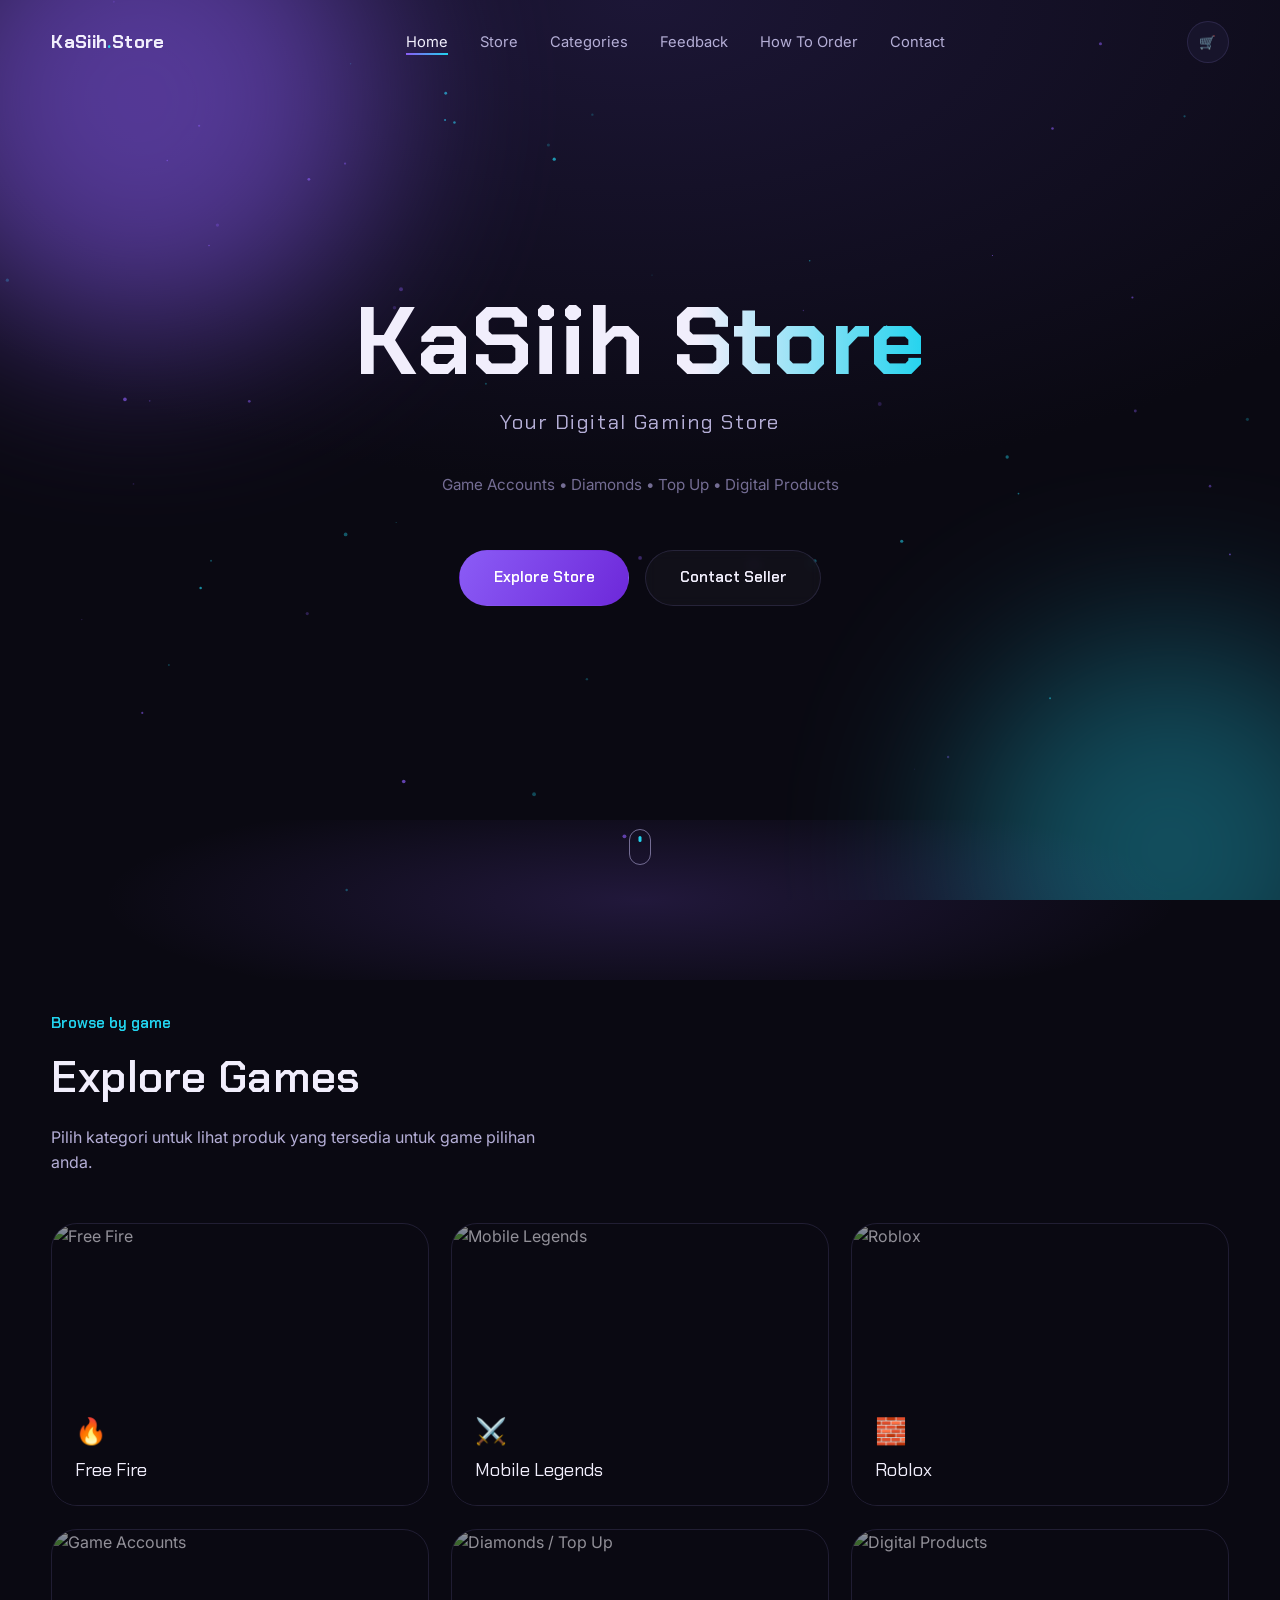
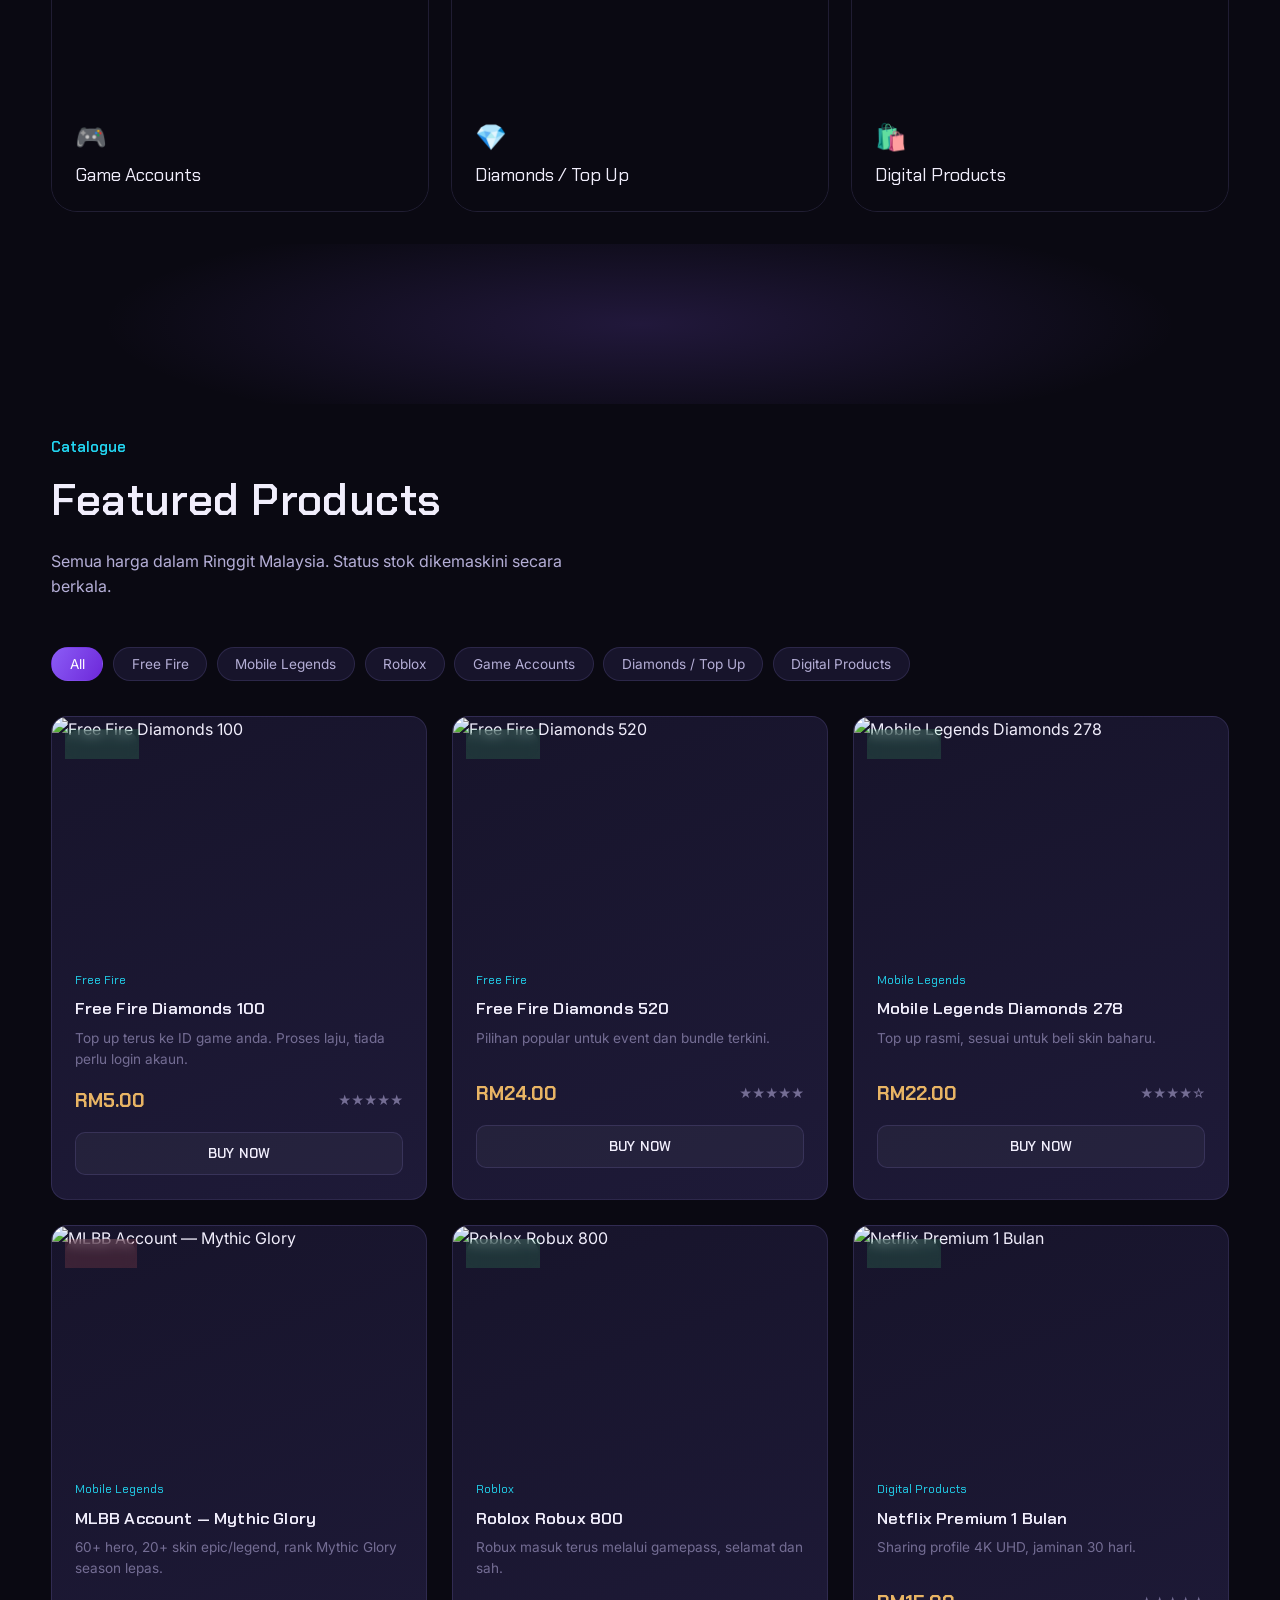
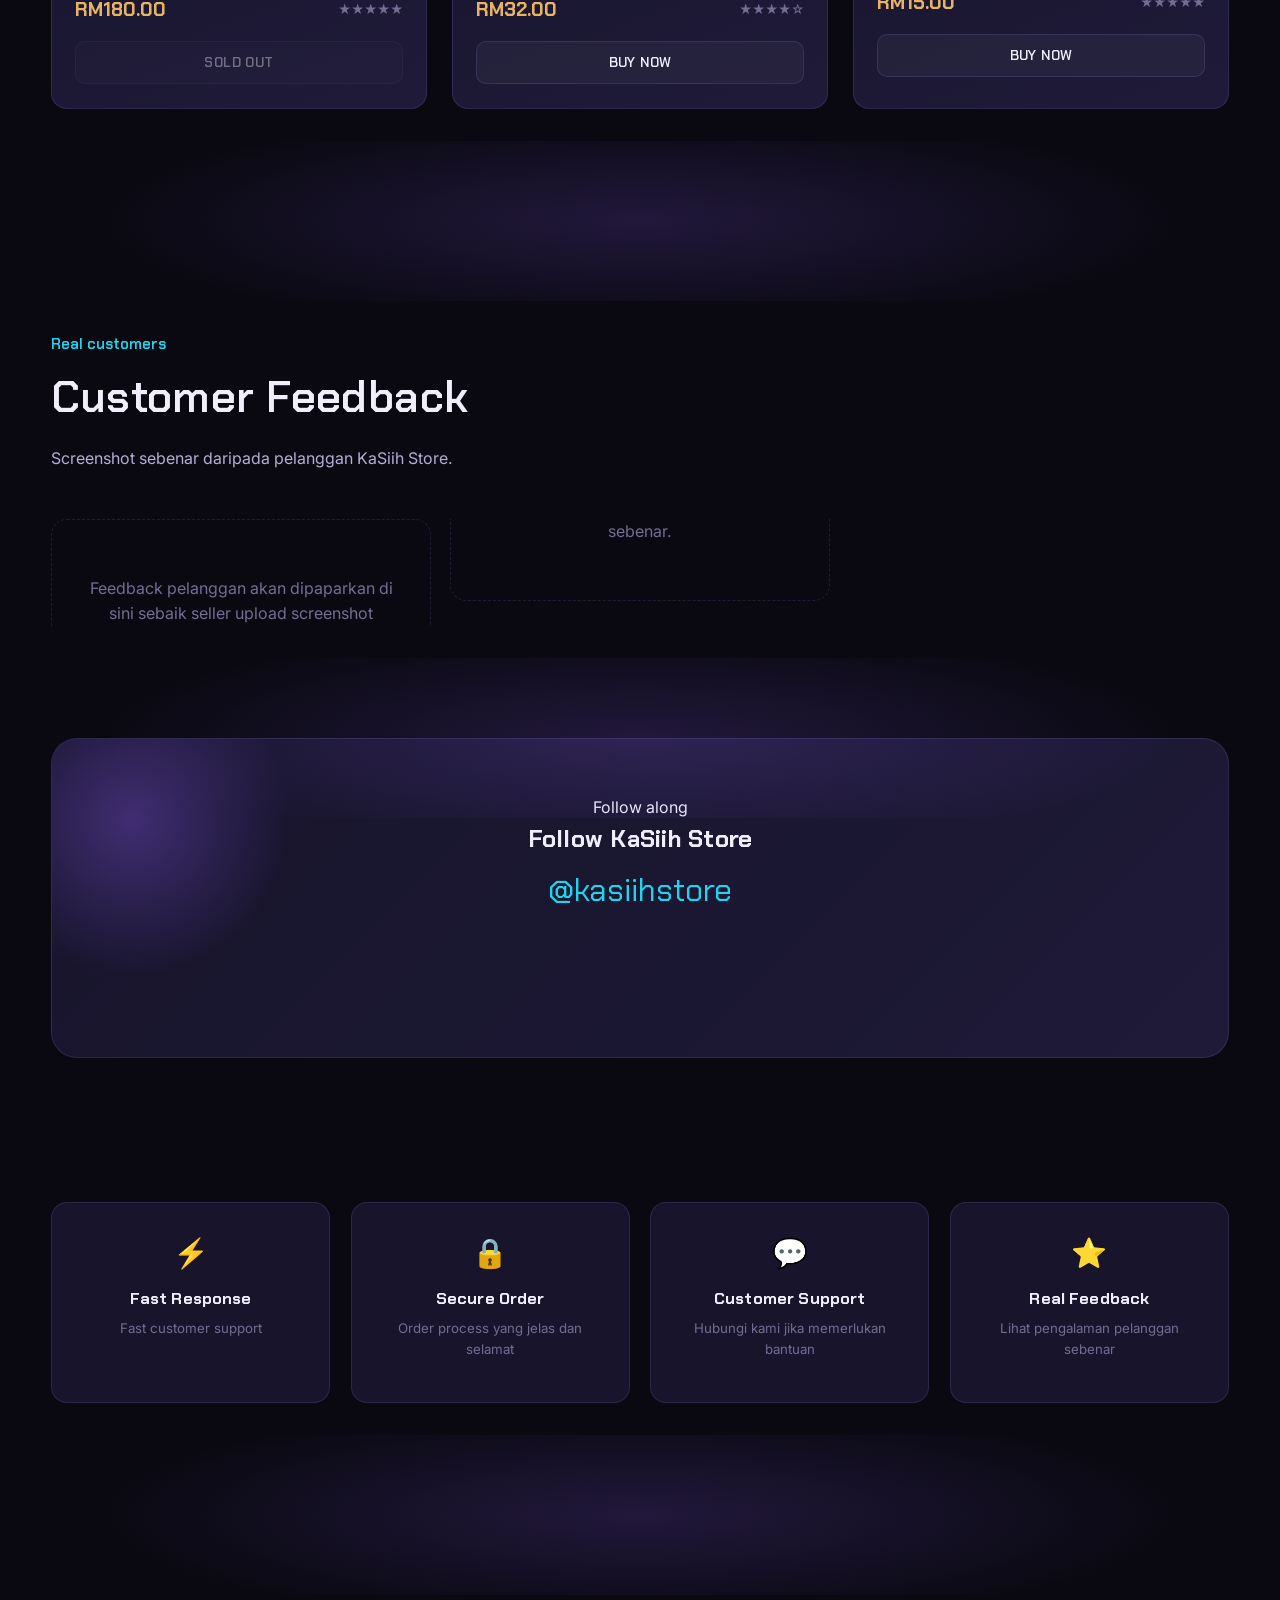
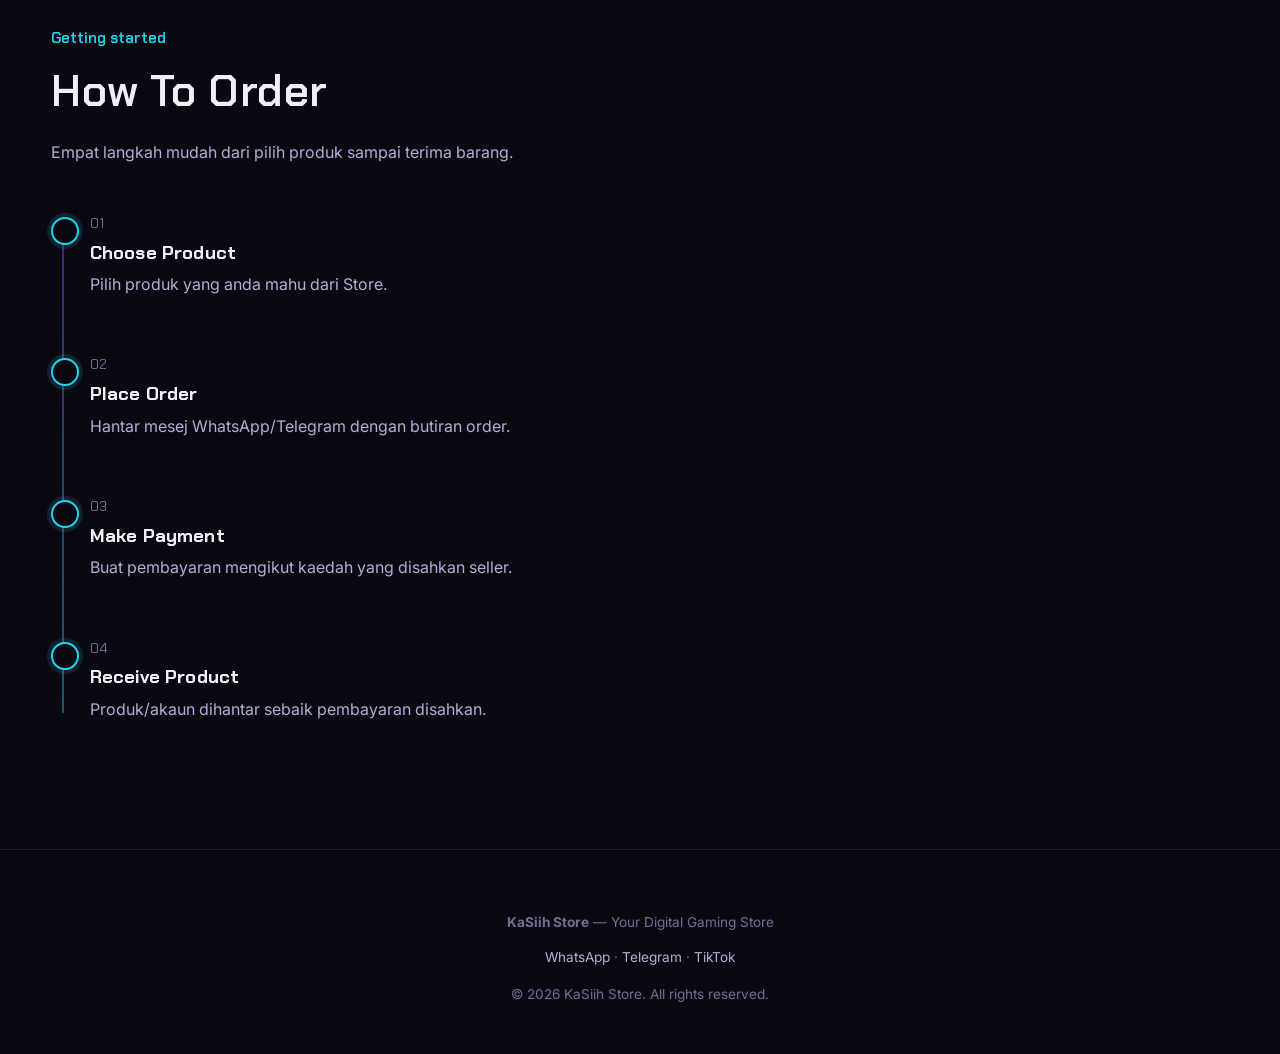
==== index.html @ 06f1eec9 "Add files via upload" ====
<!DOCTYPE html>
<html lang="ms">
<head>
<meta charset="UTF-8">
<meta name="viewport" content="width=device-width, initial-scale=1.0">
<title>KaSiih Store — Your Digital Gaming Store</title>
<meta name="description" content="KaSiih Store: game accounts, diamonds, top up dan digital products.">
<link rel="preconnect" href="https://fonts.googleapis.com">
<link href="https://fonts.googleapis.com/css2?family=Chakra+Petch:wght@500;600;700&family=Inter:wght@400;500;600;700&display=swap" rel="stylesheet">
<link rel="stylesheet" href="style.css">
</head>
<body>

<!-- ============================= LOADER ============================= -->
<div id="loader">
  <canvas id="loader-canvas"></canvas>
  <div class="loader-mark">KaSiih<span>.</span>Store</div>
  <div class="loader-bar-track"><div class="loader-bar-fill" id="loader-fill"></div></div>
  <div class="loader-pct" id="loader-pct">0%</div>
</div>

<!-- ============================= NAVBAR ============================= -->
<nav id="navbar">
  <div class="container nav-inner">
    <a href="#hero" class="nav-logo">KaSiih<span>.</span>Store</a>
    <ul class="nav-links">
      <li><a href="#hero">Home</a></li>
      <li><a href="#store">Store</a></li>
      <li><a href="#categories">Categories</a></li>
      <li><a href="#feedback">Feedback</a></li>
      <li><a href="#how-to-order">How To Order</a></li>
      <li><a href="#contact">Contact</a></li>
    </ul>
    <div class="nav-actions">
      <button class="cart-btn" id="cart-toggle" aria-label="Open cart">
        🛒<span class="cart-count" id="cart-count">0</span>
      </button>
      <button class="hamburger" id="hamburger" aria-label="Open menu">
        <span></span><span></span><span></span>
      </button>
    </div>
  </div>
</nav>

<div class="mobile-menu" id="mobile-menu">
  <a href="#hero">Home</a>
  <a href="#store">Store</a>
  <a href="#categories">Categories</a>
  <a href="#feedback">Feedback</a>
  <a href="#how-to-order">How To Order</a>
  <a href="#contact">Contact</a>
</div>

<!-- ============================= HERO ============================= -->
<section id="hero">
  <canvas id="hero-canvas"></canvas>
  <div class="hero-glow g1"></div>
  <div class="hero-glow g2"></div>
  <div class="hero-content">
    <h1 class="hero-title" id="hero-title"><span class="glow-pulse" data-brand-name>KaSiih Store</span></h1>
    <p class="hero-tagline" id="hero-tagline"></p>
    <p class="hero-sub" id="hero-sub"></p>
    <div class="hero-actions">
      <a href="#store" class="btn btn-primary">Explore Store</a>
      <a href="#contact" class="btn btn-ghost">Contact Seller</a>
    </div>
  </div>
  <div class="scroll-cue"></div>
</section>

<div class="seam"></div>

<!-- ============================= CATEGORIES ============================= -->
<section id="categories" class="section">
  <div class="container">
    <div class="section-head reveal-up">
      <div class="kicker">Browse by game</div>
      <h2>Explore Games</h2>
      <p>Pilih kategori untuk lihat produk yang tersedia untuk game pilihan anda.</p>
    </div>
    <div class="cat-grid" id="cat-grid"></div>
  </div>
</section>

<div class="seam"></div>

<!-- ============================= STORE ============================= -->
<section id="store" class="section">
  <div class="container">
    <div class="section-head reveal-up">
      <div class="kicker">Catalogue</div>
      <h2>Featured Products</h2>
      <p>Semua harga dalam Ringgit Malaysia. Status stok dikemaskini secara berkala.</p>
    </div>
    <div class="filter-row" id="filter-row"></div>
    <div class="product-grid" id="product-grid"></div>
  </div>
</section>

<div class="seam"></div>

<!-- ============================= FEEDBACK ============================= -->
<section id="feedback" class="section">
  <div class="container">
    <div class="section-head reveal-up">
      <div class="kicker">Real customers</div>
      <h2>Customer Feedback</h2>
      <p>Screenshot sebenar daripada pelanggan KaSiih Store.</p>
    </div>
    <div class="feedback-grid" id="feedback-grid"></div>
  </div>
</section>

<div class="seam"></div>

<!-- ============================= TIKTOK ============================= -->
<section id="tiktok" class="section" style="padding-top:0">
  <div class="container">
    <div class="tiktok-panel reveal-up">
      <div class="kicker">Follow along</div>
      <h2>Follow KaSiih Store</h2>
      <div class="tiktok-handle" id="tiktok-handle">@username</div>
      <a href="#" id="tiktok-follow" target="_blank" rel="noopener" class="btn btn-primary magnetic-btn">Follow on TikTok</a>
    </div>
  </div>
</section>

<!-- ============================= TRUST ============================= -->
<section class="section" style="padding-top:2rem">
  <div class="container">
    <div class="trust-grid" id="trust-grid"></div>
  </div>
</section>

<div class="seam"></div>

<!-- ============================= HOW TO ORDER ============================= -->
<section id="how-to-order" class="section">
  <div class="container">
    <div class="section-head reveal-up">
      <div class="kicker">Getting started</div>
      <h2>How To Order</h2>
      <p>Empat langkah mudah dari pilih produk sampai terima barang.</p>
    </div>
    <div class="timeline" id="timeline"></div>
  </div>
</section>

<!-- ============================= CONTACT / FOOTER ============================= -->
<footer id="contact">
  <div class="container">
    <p><strong data-brand-name>KaSiih Store</strong> — Your Digital Gaming Store</p>
    <p style="margin-top:0.6rem">
      <a href="#" data-whatsapp-link target="_blank" rel="noopener">WhatsApp</a> ·
      <a href="#" data-telegram-link target="_blank" rel="noopener">Telegram</a> ·
      <a href="#" id="tiktok-follow-2" target="_blank" rel="noopener">TikTok</a>
    </p>
    <p style="margin-top:1rem">© <span id="year"></span> KaSiih Store. All rights reserved.</p>
  </div>
</footer>

<!-- ============================= PRODUCT MODAL ============================= -->
<div class="modal-overlay" id="product-modal">
  <div class="modal-box" style="position:relative">
    <button class="modal-close" id="modal-close" aria-label="Close">✕</button>
    <img class="modal-img" src="" alt="">
    <div class="modal-content">
      <div class="product-cat m-cat"></div>
      <h3 class="m-name" style="margin-top:0.4rem"></h3>
      <p class="m-desc" style="color:var(--ink-faint);margin-top:0.6rem"></p>
      <div class="product-foot">
        <span class="product-price m-price"></span>
        <span class="product-rating m-rating"></span>
      </div>
      <button class="buy-btn m-buy"></button>
    </div>
  </div>
</div>

<!-- ============================= CART DRAWER ============================= -->
<div class="cart-overlay" id="cart-overlay">
  <div class="cart-drawer">
    <div class="cart-head">
      <h3>Your Cart</h3>
      <button class="modal-close" id="cart-close" style="position:static" aria-label="Close cart">✕</button>
    </div>
    <div class="cart-items" id="cart-items"></div>
    <div class="cart-foot">
      <div class="cart-total-row"><span>Total</span><span class="amount" id="cart-total">RM0.00</span></div>
      <button class="checkout-btn" id="checkout-btn">CHECKOUT VIA WHATSAPP</button>
    </div>
  </div>
</div>

<!-- ============================= LIGHTBOX ============================= -->
<div class="lightbox" id="lightbox">
  <button class="lightbox-close" id="lightbox-close" aria-label="Close">✕</button>
  <img src="" alt="Customer feedback screenshot">
</div>

<!-- ============================= TOAST ============================= -->
<div class="toast" id="toast"><span class="dot"></span><span class="msg"></span></div>

<script src="config.js"></script>
<script src="app.js"></script>
</body>
</html>
---- style.css ----
/* ==========================================================================
   KASIIH STORE — DESIGN TOKENS
   Palette: deep void indigo base, violet→cyan signal gradient, warm brass
   for price/value (keeps "premium" from tipping into generic neon-on-black).
   Type: Chakra Petch (display, technical/angular) + Inter (body, readable).
   ========================================================================== */

:root {
  --void:        #0a0912;
  --void-2:      #120f22;
  --panel:       #17142b;
  --panel-2:     #1e1a38;
  --line:        rgba(168, 156, 255, 0.14);

  --violet:      #8b5cf6;
  --violet-2:    #6d28d9;
  --cyan:        #22d3ee;
  --brass:       #e8b464;
  --brass-2:     #c98f3a;

  --ink:         #f1eefc;
  --ink-dim:     #b4aed6;
  --ink-faint:   #746d94;

  --ok:          #4ade80;
  --danger:      #f87171;

  --radius-s:    10px;
  --radius-m:    16px;
  --radius-l:    26px;

  --ease:        cubic-bezier(.22, 1, .36, 1);
  --font-display: "Chakra Petch", "Inter", sans-serif;
  --font-body:    "Inter", sans-serif;
}

* { box-sizing: border-box; }
html { scroll-behavior: smooth; }

@media (prefers-reduced-motion: reduce) {
  html { scroll-behavior: auto; }
  *, *::before, *::after {
    animation-duration: 0.01ms !important;
    animation-iteration-count: 1 !important;
    transition-duration: 0.01ms !important;
    scroll-behavior: auto !important;
  }
}

body {
  margin: 0;
  background: var(--void);
  color: var(--ink);
  font-family: var(--font-body);
  line-height: 1.55;
  overflow-x: hidden;
}

h1, h2, h3, h4, .display {
  font-family: var(--font-display);
  color: var(--ink);
  margin: 0;
  letter-spacing: 0.01em;
}

a { color: inherit; text-decoration: none; }
button { font-family: var(--font-body); cursor: pointer; }
img { max-width: 100%; display: block; }

:focus-visible {
  outline: 2px solid var(--cyan);
  outline-offset: 3px;
  border-radius: 4px;
}

.container {
  width: min(1180px, 92%);
  margin-inline: auto;
}

.section {
  position: relative;
  padding: 7rem 0;
}

.section-head {
  max-width: 620px;
  margin-bottom: 3rem;
}

.section-head .kicker {
  color: var(--cyan);
  font-family: var(--font-display);
  font-size: 0.95rem;
  font-weight: 600;
}

.section-head h2 {
  font-size: clamp(1.9rem, 3.4vw, 2.8rem);
  font-weight: 600;
  margin-top: 0.5rem;
}

.section-head p {
  color: var(--ink-dim);
  margin-top: 0.9rem;
  max-width: 52ch;
}

/* section divider — soft glow seam instead of a hard line */
.seam {
  height: 160px;
  margin-top: -80px;
  margin-bottom: -80px;
  background: radial-gradient(60% 100% at 50% 50%, rgba(139, 92, 246, 0.18), transparent 70%);
  pointer-events: none;
  position: relative;
  z-index: 1;
}

/* ==========================================================================
   LOADING SCREEN
   ========================================================================== */

#loader {
  position: fixed;
  inset: 0;
  z-index: 999;
  background: var(--void);
  display: flex;
  flex-direction: column;
  align-items: center;
  justify-content: center;
  gap: 1.6rem;
  transition: opacity 0.7s var(--ease), visibility 0.7s var(--ease);
}

#loader.hidden {
  opacity: 0;
  visibility: hidden;
  pointer-events: none;
}

#loader canvas {
  position: absolute;
  inset: 0;
  width: 100%;
  height: 100%;
}

.loader-mark {
  font-family: var(--font-display);
  font-weight: 600;
  font-size: clamp(1.8rem, 5vw, 2.6rem);
  letter-spacing: 0.06em;
  color: var(--ink);
  z-index: 1;
  opacity: 0;
  animation: loaderIn 0.8s var(--ease) 0.15s forwards;
}

.loader-mark span { color: var(--cyan); }

.loader-bar-track {
  width: min(240px, 60vw);
  height: 2px;
  background: rgba(255,255,255,0.08);
  border-radius: 2px;
  overflow: hidden;
  z-index: 1;
}

.loader-bar-fill {
  height: 100%;
  width: 0%;
  background: linear-gradient(90deg, var(--violet), var(--cyan));
  border-radius: 2px;
  transition: width 0.25s var(--ease);
}

.loader-pct {
  font-family: var(--font-display);
  font-size: 0.8rem;
  color: var(--ink-faint);
  z-index: 1;
  letter-spacing: 0.1em;
}

@keyframes loaderIn {
  from { opacity: 0; filter: blur(8px); transform: scale(0.96); }
  to   { opacity: 1; filter: blur(0); transform: scale(1); }
}

/* ==========================================================================
   NAVBAR
   ========================================================================== */

#navbar {
  position: fixed;
  top: 0; left: 0; right: 0;
  z-index: 200;
  padding: 1.3rem 0;
  transition: padding 0.35s var(--ease), background 0.35s var(--ease), border-color 0.35s var(--ease);
  border-bottom: 1px solid transparent;
}

#navbar.solid {
  padding: 0.85rem 0;
  background: rgba(10, 9, 18, 0.78);
  backdrop-filter: blur(14px) saturate(140%);
  -webkit-backdrop-filter: blur(14px) saturate(140%);
  border-bottom: 1px solid var(--line);
}

.nav-inner {
  display: flex;
  align-items: center;
  justify-content: space-between;
  gap: 1.5rem;
}

.nav-logo {
  font-family: var(--font-display);
  font-weight: 700;
  font-size: 1.15rem;
  letter-spacing: 0.02em;
}

.nav-logo span { color: var(--cyan); }

.nav-links {
  display: flex;
  gap: 2rem;
  list-style: none;
  margin: 0; padding: 0;
}

.nav-links a {
  position: relative;
  font-size: 0.92rem;
  color: var(--ink-dim);
  transition: color 0.25s;
  padding-bottom: 4px;
}

.nav-links a::after {
  content: "";
  position: absolute;
  left: 0; bottom: 0;
  width: 0%;
  height: 2px;
  background: linear-gradient(90deg, var(--violet), var(--cyan));
  transition: width 0.3s var(--ease);
}

.nav-links a:hover,
.nav-links a.active { color: var(--ink); }
.nav-links a.active::after,
.nav-links a:hover::after { width: 100%; }

.nav-actions {
  display: flex;
  align-items: center;
  gap: 1rem;
}

.cart-btn {
  position: relative;
  background: var(--panel);
  border: 1px solid var(--line);
  color: var(--ink);
  width: 42px; height: 42px;
  border-radius: 50%;
  display: flex; align-items: center; justify-content: center;
  transition: transform 0.25s var(--ease), border-color 0.25s;
}

.cart-btn:hover { transform: translateY(-2px); border-color: var(--cyan); }

.cart-count {
  position: absolute;
  top: -4px; right: -4px;
  background: var(--brass);
  color: var(--void);
  font-size: 0.68rem;
  font-weight: 700;
  width: 18px; height: 18px;
  border-radius: 50%;
  display: flex; align-items: center; justify-content: center;
}

.hamburger {
  display: none;
  flex-direction: column;
  gap: 5px;
  background: none;
  border: none;
  padding: 8px;
}

.hamburger span {
  width: 22px; height: 2px;
  background: var(--ink);
  border-radius: 2px;
  transition: transform 0.3s var(--ease), opacity 0.3s;
}

.hamburger.open span:nth-child(1) { transform: translateY(7px) rotate(45deg); }
.hamburger.open span:nth-child(2) { opacity: 0; }
.hamburger.open span:nth-child(3) { transform: translateY(-7px) rotate(-45deg); }

.mobile-menu {
  position: fixed;
  top: 0; right: 0;
  height: 100vh;
  width: min(78vw, 320px);
  background: var(--void-2);
  border-left: 1px solid var(--line);
  z-index: 199;
  transform: translateX(100%);
  transition: transform 0.4s var(--ease);
  display: flex;
  flex-direction: column;
  padding: 6rem 2rem 2rem;
  gap: 1.6rem;
}

.mobile-menu.open { transform: translateX(0); }
.mobile-menu a { font-size: 1.1rem; color: var(--ink-dim); }
.mobile-menu a:hover { color: var(--ink); }

/* ==========================================================================
   HERO
   ========================================================================== */

#hero {
  position: relative;
  height: 100vh;
  min-height: 640px;
  display: flex;
  align-items: center;
  justify-content: center;
  overflow: hidden;
  background: radial-gradient(120% 90% at 50% 0%, #1c1636 0%, var(--void) 60%);
}

#hero-canvas {
  position: absolute;
  inset: 0;
  width: 100%;
  height: 100%;
}

.hero-glow {
  position: absolute;
  border-radius: 50%;
  filter: blur(90px);
  opacity: 0.55;
  pointer-events: none;
}

.hero-glow.g1 { width: 480px; height: 480px; background: var(--violet); top: -140px; left: -100px; }
.hero-glow.g2 { width: 420px; height: 420px; background: var(--cyan); bottom: -160px; right: -100px; opacity: 0.35; }

.hero-content {
  position: relative;
  z-index: 2;
  text-align: center;
  display: flex;
  flex-direction: column;
  align-items: center;
  padding: 0 1.2rem;
}

.hero-title {
  font-size: clamp(2.6rem, 9vw, 6rem);
  font-weight: 700;
  line-height: 1;
  opacity: 0;
  filter: blur(14px);
  transform: scale(1.08);
}

.hero-title.reveal {
  animation: heroReveal 1.1s var(--ease) forwards;
}

.hero-title .glow-pulse {
  background: linear-gradient(90deg, var(--ink) 30%, var(--cyan) 50%, var(--violet) 70%);
  background-size: 200% auto;
  -webkit-background-clip: text;
  background-clip: text;
  -webkit-text-fill-color: transparent;
}

.hero-title.pulsing .glow-pulse {
  animation: shimmer 3.4s linear infinite;
}

@keyframes heroReveal {
  0%   { opacity: 0; filter: blur(14px); transform: scale(1.08); }
  60%  { opacity: 1; filter: blur(0px); transform: scale(1); }
  100% { opacity: 1; filter: blur(0px); transform: scale(1); }
}

@keyframes shimmer {
  to { background-position: -200% center; }
}

.hero-tagline {
  font-family: var(--font-display);
  font-size: clamp(0.95rem, 2vw, 1.3rem);
  color: var(--ink-dim);
  margin-top: 1rem;
  letter-spacing: 0.08em;
  opacity: 0;
  transform: translateY(14px);
}

.hero-tagline.reveal {
  animation: fadeUp 0.7s var(--ease) forwards;
}

.hero-sub {
  margin-top: 0.9rem;
  color: var(--ink-faint);
  font-size: 0.95rem;
  opacity: 0;
  transform: translateY(14px);
}

.hero-sub.reveal {
  animation: fadeUp 0.7s var(--ease) forwards;
}

@keyframes fadeUp {
  to { opacity: 1; transform: translateY(0); }
}

.hero-actions {
  display: flex;
  gap: 1rem;
  margin-top: 2.4rem;
  flex-wrap: wrap;
  justify-content: center;
}

.btn {
  position: relative;
  font-family: var(--font-display);
  font-weight: 600;
  font-size: 0.95rem;
  padding: 0.95rem 2.1rem;
  border-radius: 999px;
  border: 1px solid transparent;
  transition: transform 0.3s var(--ease), box-shadow 0.3s var(--ease);
  opacity: 0;
  transform: translateY(18px);
  will-change: transform;
}

.hero-actions .btn.reveal { animation: fadeUp 0.7s var(--ease) forwards; }
.hero-actions .btn:nth-child(2).reveal { animation-delay: 0.1s; }

.btn-primary {
  background: linear-gradient(120deg, var(--violet), var(--violet-2));
  color: #fff;
  box-shadow: 0 0 0 rgba(139, 92, 246, 0);
}

.btn-primary:hover {
  box-shadow: 0 8px 30px rgba(139, 92, 246, 0.45);
  transform: translateY(-3px);
}

.btn-ghost {
  background: rgba(255,255,255,0.03);
  border-color: var(--line);
  color: var(--ink);
  backdrop-filter: blur(6px);
}

.btn-ghost:hover {
  border-color: var(--cyan);
  transform: translateY(-3px);
}

.scroll-cue {
  position: absolute;
  bottom: 2.2rem;
  left: 50%;
  transform: translateX(-50%);
  width: 22px; height: 36px;
  border: 1.5px solid var(--ink-faint);
  border-radius: 12px;
  z-index: 2;
}

.scroll-cue::before {
  content: "";
  position: absolute;
  top: 6px; left: 50%;
  width: 3px; height: 6px;
  background: var(--cyan);
  border-radius: 2px;
  transform: translateX(-50%);
  animation: scrollDot 1.8s ease-in-out infinite;
}

@keyframes scrollDot {
  0% { opacity: 1; top: 6px; }
  60% { opacity: 0; top: 18px; }
  100% { opacity: 0; top: 18px; }
}

/* ==========================================================================
   REVEAL ON SCROLL
   ========================================================================== */

.reveal-up {
  opacity: 0;
  transform: translateY(36px);
  transition: opacity 0.8s var(--ease), transform 0.8s var(--ease);
}

.reveal-up.in-view {
  opacity: 1;
  transform: translateY(0);
}

.stagger.in-view > * { transition-delay: calc(var(--i, 0) * 90ms); }

/* ==========================================================================
   CATEGORY CARDS
   ========================================================================== */

.cat-grid {
  display: grid;
  grid-template-columns: repeat(3, 1fr);
  gap: 1.4rem;
}

.cat-card {
  position: relative;
  border-radius: var(--radius-l);
  overflow: hidden;
  aspect-ratio: 4/3;
  border: 1px solid var(--line);
  isolation: isolate;
  transition: transform 0.45s var(--ease), border-color 0.4s;
  animation: floaty 6s ease-in-out infinite;
  animation-delay: calc(var(--i, 0) * 0.4s);
}

@keyframes floaty {
  0%, 100% { transform: translateY(0); }
  50% { transform: translateY(-6px); }
}

.cat-card img {
  position: absolute;
  inset: 0;
  width: 100%; height: 100%;
  object-fit: cover;
  transition: transform 0.6s var(--ease), filter 0.5s;
  filter: saturate(0.85) brightness(0.7);
}

.cat-card::after {
  content: "";
  position: absolute;
  inset: 0;
  background: linear-gradient(180deg, rgba(10,9,18,0.15) 20%, rgba(10,9,18,0.92) 100%);
  z-index: 1;
}

.cat-card:hover { transform: translateY(-8px) scale(1.01); border-color: var(--cyan); animation-play-state: paused; }
.cat-card:hover img { transform: scale(1.09); filter: saturate(1) brightness(0.8); }

.cat-info {
  position: absolute;
  left: 0; right: 0; bottom: 0;
  z-index: 2;
  padding: 1.3rem 1.4rem;
  transition: transform 0.4s var(--ease);
}

.cat-emoji { font-size: 1.6rem; }
.cat-name { font-family: var(--font-display); font-size: 1.15rem; margin-top: 0.3rem; }
.cat-cta {
  font-size: 0.8rem;
  color: var(--cyan);
  opacity: 0;
  max-height: 0;
  transition: opacity 0.35s, max-height 0.35s;
}
.cat-card:hover .cat-cta { opacity: 1; max-height: 30px; margin-top: 0.35rem; }

/* ==========================================================================
   PRODUCT GRID
   ========================================================================== */

.filter-row {
  display: flex;
  gap: 0.6rem;
  flex-wrap: wrap;
  margin-bottom: 2.2rem;
}

.filter-chip {
  background: var(--panel);
  border: 1px solid var(--line);
  color: var(--ink-dim);
  padding: 0.5rem 1.1rem;
  border-radius: 999px;
  font-size: 0.85rem;
  transition: all 0.25s var(--ease);
}

.filter-chip:hover { color: var(--ink); border-color: var(--cyan); }
.filter-chip.active {
  background: linear-gradient(120deg, var(--violet), var(--violet-2));
  border-color: transparent;
  color: #fff;
}

.product-grid {
  display: grid;
  grid-template-columns: repeat(3, 1fr);
  gap: 1.6rem;
}

.product-card {
  background: linear-gradient(160deg, var(--panel), var(--panel-2));
  border: 1px solid var(--line);
  border-radius: var(--radius-m);
  overflow: hidden;
  transition: transform 0.4s var(--ease), box-shadow 0.4s var(--ease), border-color 0.4s;
  cursor: pointer;
}

.product-card:hover {
  transform: translateY(-6px);
  box-shadow: 0 20px 50px rgba(0,0,0,0.4), 0 0 0 1px var(--line);
  border-color: rgba(34, 211, 238, 0.4);
}

.product-thumb {
  position: relative;
  aspect-ratio: 16/10;
  overflow: hidden;
}

.product-thumb img {
  width: 100%; height: 100%;
  object-fit: cover;
  transition: transform 0.5s var(--ease);
}

.product-card:hover .product-thumb img { transform: scale(1.06); }

.badge {
  position: absolute;
  top: 0.8rem; left: 0.8rem;
  font-size: 0.7rem;
  font-weight: 600;
  padding: 0.3rem 0.7rem;
  border-radius: 999px;
  backdrop-filter: blur(6px);
}

.badge.available { background: rgba(74, 222, 128, 0.16); color: var(--ok); border: 1px solid rgba(74,222,128,0.3); }
.badge.sold { background: rgba(248, 113, 113, 0.16); color: var(--danger); border: 1px solid rgba(248,113,113,0.3); }

.product-body { padding: 1.3rem 1.4rem 1.5rem; }
.product-cat { font-size: 0.75rem; color: var(--cyan); font-family: var(--font-display); }
.product-name { font-size: 1.05rem; margin-top: 0.35rem; font-weight: 600; }
.product-desc { color: var(--ink-faint); font-size: 0.85rem; margin-top: 0.4rem; min-height: 2.6em; }

.product-foot {
  display: flex;
  align-items: center;
  justify-content: space-between;
  margin-top: 1rem;
}

.product-price { font-family: var(--font-display); font-size: 1.2rem; color: var(--brass); font-weight: 700; }
.product-rating { font-size: 0.8rem; color: var(--ink-faint); }

.buy-btn {
  margin-top: 1rem;
  width: 100%;
  padding: 0.75rem;
  border-radius: var(--radius-s);
  background: rgba(255,255,255,0.04);
  border: 1px solid var(--line);
  color: var(--ink);
  font-family: var(--font-display);
  font-weight: 600;
  font-size: 0.85rem;
  letter-spacing: 0.03em;
  transition: all 0.3s var(--ease);
}

.buy-btn:hover:not(:disabled) {
  background: linear-gradient(120deg, var(--violet), var(--cyan));
  border-color: transparent;
  color: #0a0912;
}

.buy-btn:disabled { opacity: 0.4; cursor: not-allowed; }

/* ==========================================================================
   PRODUCT MODAL
   ========================================================================== */

.modal-overlay {
  position: fixed;
  inset: 0;
  background: rgba(8, 7, 16, 0.72);
  backdrop-filter: blur(10px);
  z-index: 300;
  display: flex;
  align-items: center;
  justify-content: center;
  padding: 1.5rem;
  opacity: 0;
  pointer-events: none;
  transition: opacity 0.35s var(--ease);
}

.modal-overlay.open { opacity: 1; pointer-events: all; }

.modal-box {
  background: var(--panel);
  border: 1px solid var(--line);
  border-radius: var(--radius-l);
  max-width: 640px;
  width: 100%;
  max-height: 86vh;
  overflow-y: auto;
  transform: scale(0.85);
  opacity: 0;
  transition: transform 0.4s var(--ease), opacity 0.4s var(--ease);
}

.modal-overlay.open .modal-box { transform: scale(1); opacity: 1; }

.modal-img { width: 100%; aspect-ratio: 16/9; object-fit: cover; }
.modal-content { padding: 1.8rem 2rem 2rem; }
.modal-close {
  position: absolute;
  top: 1rem; right: 1rem;
  width: 38px; height: 38px;
  border-radius: 50%;
  background: rgba(0,0,0,0.4);
  border: 1px solid var(--line);
  color: var(--ink);
  font-size: 1.1rem;
  z-index: 2;
}

/* ==========================================================================
   CART DRAWER
   ========================================================================== */

.cart-overlay {
  position: fixed;
  inset: 0;
  background: rgba(8,7,16,0.6);
  backdrop-filter: blur(4px);
  z-index: 300;
  opacity: 0;
  pointer-events: none;
  transition: opacity 0.35s var(--ease);
}

.cart-overlay.open { opacity: 1; pointer-events: all; }

.cart-drawer {
  position: fixed;
  top: 0; right: 0;
  height: 100vh;
  width: min(420px, 92vw);
  background: var(--void-2);
  border-left: 1px solid var(--line);
  z-index: 301;
  display: flex;
  flex-direction: column;
  transform: translateX(100%);
  transition: transform 0.45s var(--ease);
}

.cart-overlay.open .cart-drawer { transform: translateX(0); }

.cart-head {
  padding: 1.5rem 1.6rem;
  border-bottom: 1px solid var(--line);
  display: flex;
  align-items: center;
  justify-content: space-between;
}

.cart-items { flex: 1; overflow-y: auto; padding: 1rem 1.6rem; }

.cart-item {
  display: flex;
  gap: 0.9rem;
  padding: 0.9rem 0;
  border-bottom: 1px solid var(--line);
}

.cart-item img { width: 60px; height: 60px; border-radius: var(--radius-s); object-fit: cover; }
.cart-item-info { flex: 1; }
.cart-item-name { font-size: 0.9rem; font-weight: 600; }
.cart-item-price { color: var(--brass); font-size: 0.85rem; margin-top: 0.2rem; }

.qty-control {
  display: flex;
  align-items: center;
  gap: 0.6rem;
  margin-top: 0.5rem;
}

.qty-control button {
  width: 24px; height: 24px;
  border-radius: 50%;
  background: var(--panel-2);
  border: 1px solid var(--line);
  color: var(--ink);
}

.remove-btn {
  background: none; border: none;
  color: var(--ink-faint);
  font-size: 0.78rem;
  align-self: flex-start;
}
.remove-btn:hover { color: var(--danger); }

.cart-empty { text-align: center; color: var(--ink-faint); padding: 3rem 1rem; }

.cart-foot { padding: 1.4rem 1.6rem 1.7rem; border-top: 1px solid var(--line); }
.cart-total-row { display: flex; justify-content: space-between; margin-bottom: 1rem; font-family: var(--font-display); }
.cart-total-row .amount { color: var(--brass); font-size: 1.2rem; }

.checkout-btn {
  width: 100%;
  padding: 0.9rem;
  border-radius: 999px;
  border: none;
  background: linear-gradient(120deg, var(--violet), var(--violet-2));
  color: #fff;
  font-family: var(--font-display);
  font-weight: 600;
}

.checkout-btn:hover { box-shadow: 0 8px 26px rgba(139,92,246,0.4); }

/* ==========================================================================
   FEEDBACK GALLERY
   ========================================================================== */

.feedback-grid {
  columns: 3 220px;
  column-gap: 1.2rem;
}

.feedback-item {
  break-inside: avoid;
  margin-bottom: 1.2rem;
  border-radius: var(--radius-m);
  overflow: hidden;
  border: 1px solid var(--line);
  position: relative;
  cursor: zoom-in;
}

.feedback-item img { width: 100%; transition: transform 0.5s var(--ease); }
.feedback-item:hover img { transform: scale(1.04); }

.feedback-meta {
  padding: 0.8rem 1rem;
  background: var(--panel);
  font-size: 0.82rem;
}

.feedback-meta .stars { color: var(--brass); margin-top: 0.2rem; }

.feedback-empty {
  text-align: center;
  padding: 3.5rem 1.5rem;
  color: var(--ink-faint);
  border: 1px dashed var(--line);
  border-radius: var(--radius-m);
}

.lightbox {
  position: fixed;
  inset: 0;
  background: rgba(6,5,12,0.92);
  backdrop-filter: blur(6px);
  z-index: 400;
  display: flex;
  align-items: center;
  justify-content: center;
  opacity: 0;
  pointer-events: none;
  transition: opacity 0.35s var(--ease);
  padding: 2rem;
}

.lightbox.open { opacity: 1; pointer-events: all; }
.lightbox img {
  max-width: min(640px, 90vw);
  max-height: 82vh;
  border-radius: var(--radius-m);
  transform: scale(0.9);
  transition: transform 0.35s var(--ease);
}
.lightbox.open img { transform: scale(1); }

.lightbox-close {
  position: absolute;
  top: 2rem; right: 2rem;
  width: 44px; height: 44px;
  border-radius: 50%;
  background: rgba(255,255,255,0.06);
  border: 1px solid var(--line);
  color: var(--ink);
  font-size: 1.2rem;
}

/* ==========================================================================
   TIKTOK / TRUST
   ========================================================================== */

.tiktok-panel {
  background: linear-gradient(135deg, var(--panel), var(--panel-2));
  border: 1px solid var(--line);
  border-radius: var(--radius-l);
  padding: 3.5rem 2rem;
  text-align: center;
  position: relative;
  overflow: hidden;
}

.tiktok-panel::before {
  content: "";
  position: absolute;
  width: 320px; height: 320px;
  background: radial-gradient(circle, rgba(139,92,246,0.35), transparent 70%);
  top: -80px; left: -80px;
}

.tiktok-handle {
  font-family: var(--font-display);
  font-size: clamp(1.4rem, 3vw, 2rem);
  margin: 0.6rem 0 1.8rem;
  color: var(--cyan);
}

.magnetic-btn { display: inline-block; }

.trust-grid {
  display: grid;
  grid-template-columns: repeat(4, 1fr);
  gap: 1.3rem;
}

.trust-card {
  background: var(--panel);
  border: 1px solid var(--line);
  border-radius: var(--radius-m);
  padding: 1.8rem 1.4rem;
  text-align: center;
  transition: transform 0.35s var(--ease), border-color 0.35s;
}

.trust-card:hover { transform: translateY(-5px); border-color: var(--cyan); }
.trust-icon { font-size: 1.8rem; }
.trust-card h4 { font-size: 1rem; margin-top: 0.7rem; }
.trust-card p { color: var(--ink-faint); font-size: 0.83rem; margin-top: 0.4rem; }

/* ==========================================================================
   TIMELINE
   ========================================================================== */

.timeline {
  position: relative;
  padding-left: 2.4rem;
}

.timeline::before {
  content: "";
  position: absolute;
  left: 11px; top: 8px; bottom: 8px;
  width: 2px;
  background: linear-gradient(180deg, var(--violet), var(--cyan));
  opacity: 0.4;
}

.timeline-step {
  position: relative;
  padding-bottom: 2.6rem;
}

.timeline-step:last-child { padding-bottom: 0; }

.timeline-step::before {
  content: "";
  position: absolute;
  left: -2.4rem;
  top: 4px;
  width: 24px; height: 24px;
  border-radius: 50%;
  background: var(--void);
  border: 2px solid var(--cyan);
  box-shadow: 0 0 0 4px rgba(34,211,238,0.12);
}

.timeline-num { font-family: var(--font-display); color: var(--ink-faint); font-size: 0.85rem; }
.timeline-step h3 { font-size: 1.15rem; margin-top: 0.3rem; }
.timeline-step p { color: var(--ink-dim); margin-top: 0.3rem; max-width: 46ch; }

/* ==========================================================================
   FOOTER
   ========================================================================== */

footer {
  padding: 3rem 0 2.2rem;
  border-top: 1px solid var(--line);
  text-align: center;
  color: var(--ink-faint);
  font-size: 0.85rem;
}

footer a { color: var(--ink-dim); }
footer a:hover { color: var(--cyan); }

/* ==========================================================================
   TOAST
   ========================================================================== */

.toast {
  position: fixed;
  bottom: 1.6rem;
  left: 50%;
  transform: translateX(-50%) translateY(20px);
  background: var(--panel);
  border: 1px solid var(--line);
  color: var(--ink);
  padding: 0.85rem 1.4rem;
  border-radius: 999px;
  font-size: 0.85rem;
  z-index: 500;
  opacity: 0;
  transition: all 0.35s var(--ease);
  pointer-events: none;
  display: flex;
  align-items: center;
  gap: 0.5rem;
}

.toast.show { opacity: 1; transform: translateX(-50%) translateY(0); }
.toast .dot { width: 8px; height: 8px; border-radius: 50%; background: var(--ok); }

/* ==========================================================================
   RESPONSIVE
   ========================================================================== */

@media (max-width: 980px) {
  .cat-grid { grid-template-columns: repeat(2, 1fr); }
  .product-grid { grid-template-columns: repeat(2, 1fr); }
  .trust-grid { grid-template-columns: repeat(2, 1fr); }
  .feedback-grid { columns: 2 200px; }
}

@media (max-width: 720px) {
  .nav-links { display: none; }
  .hamburger { display: flex; }
  .section { padding: 4.5rem 0; }
  .cat-grid { grid-template-columns: 1fr 1fr; gap: 0.9rem; }
  .product-grid { grid-template-columns: 1fr; }
  .trust-grid { grid-template-columns: 1fr 1fr; }
  .feedback-grid { columns: 1 100%; }
  .cat-card { animation: none; }
}
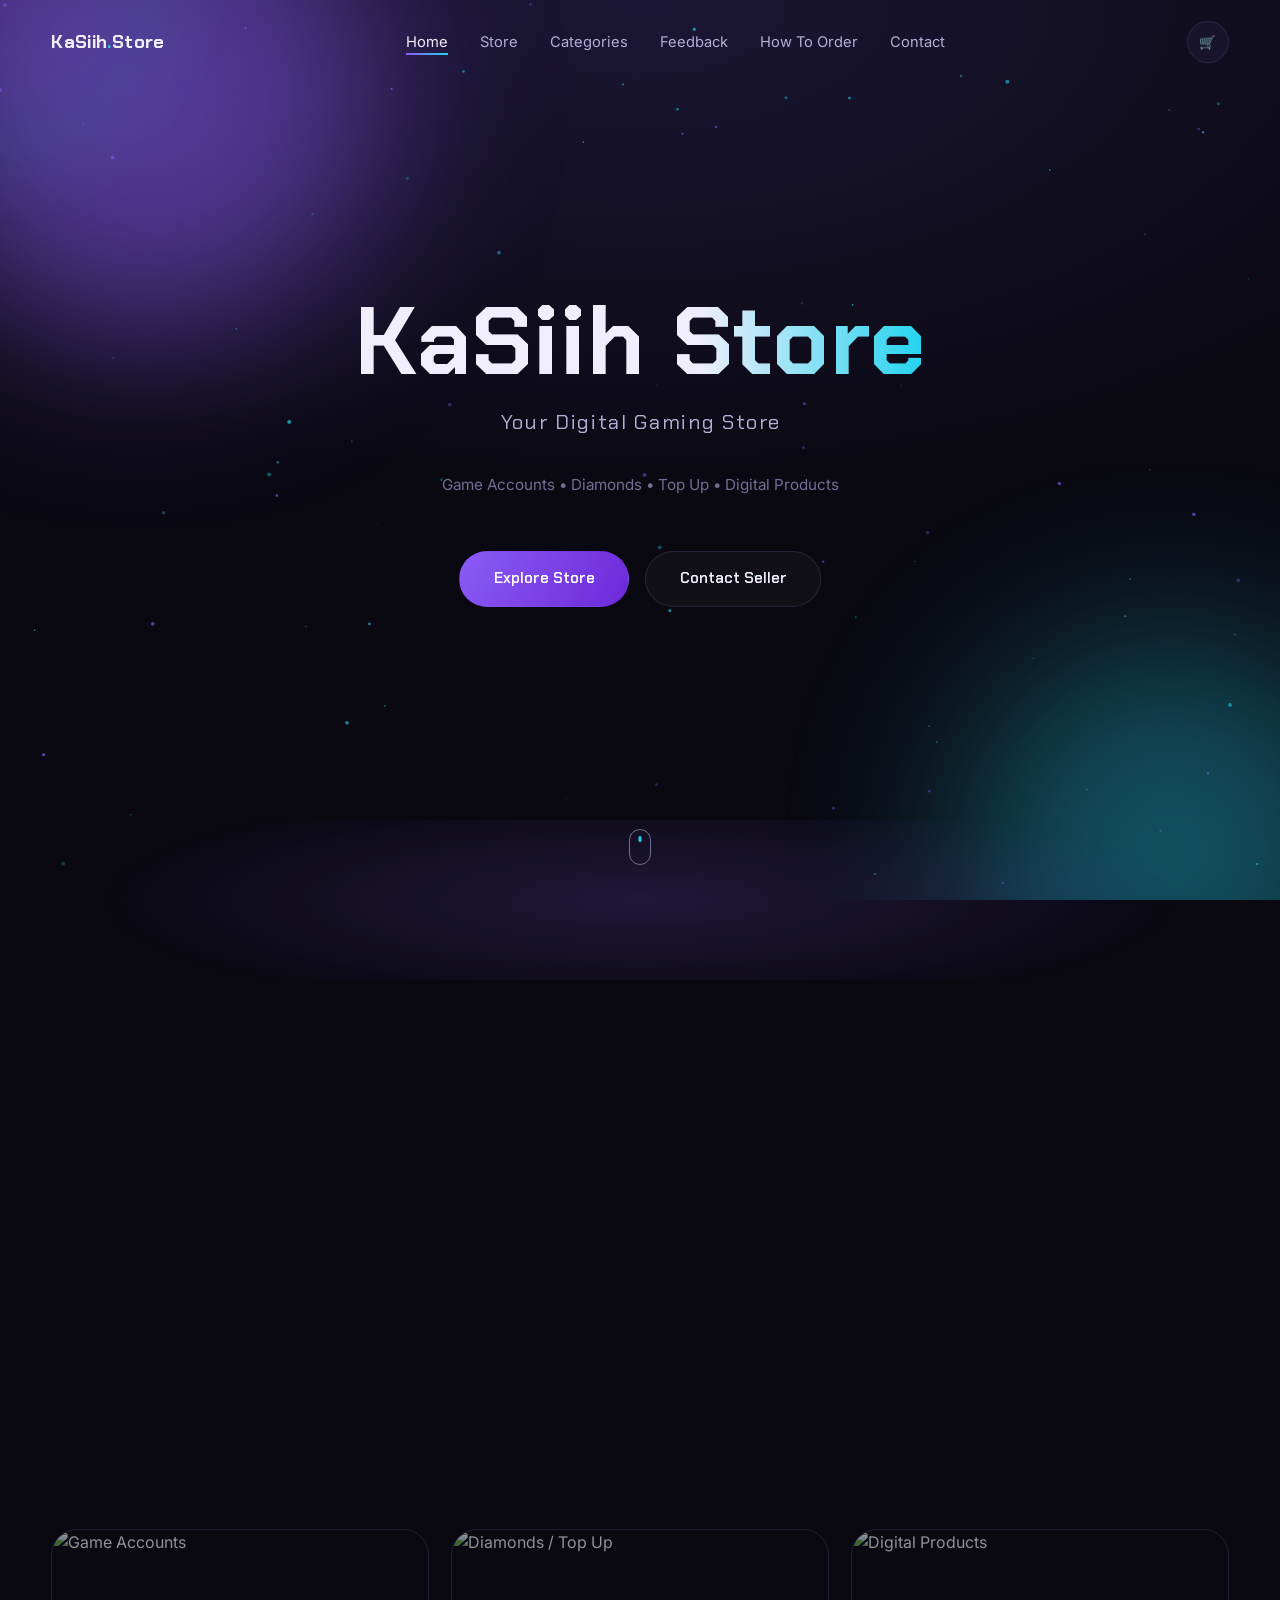
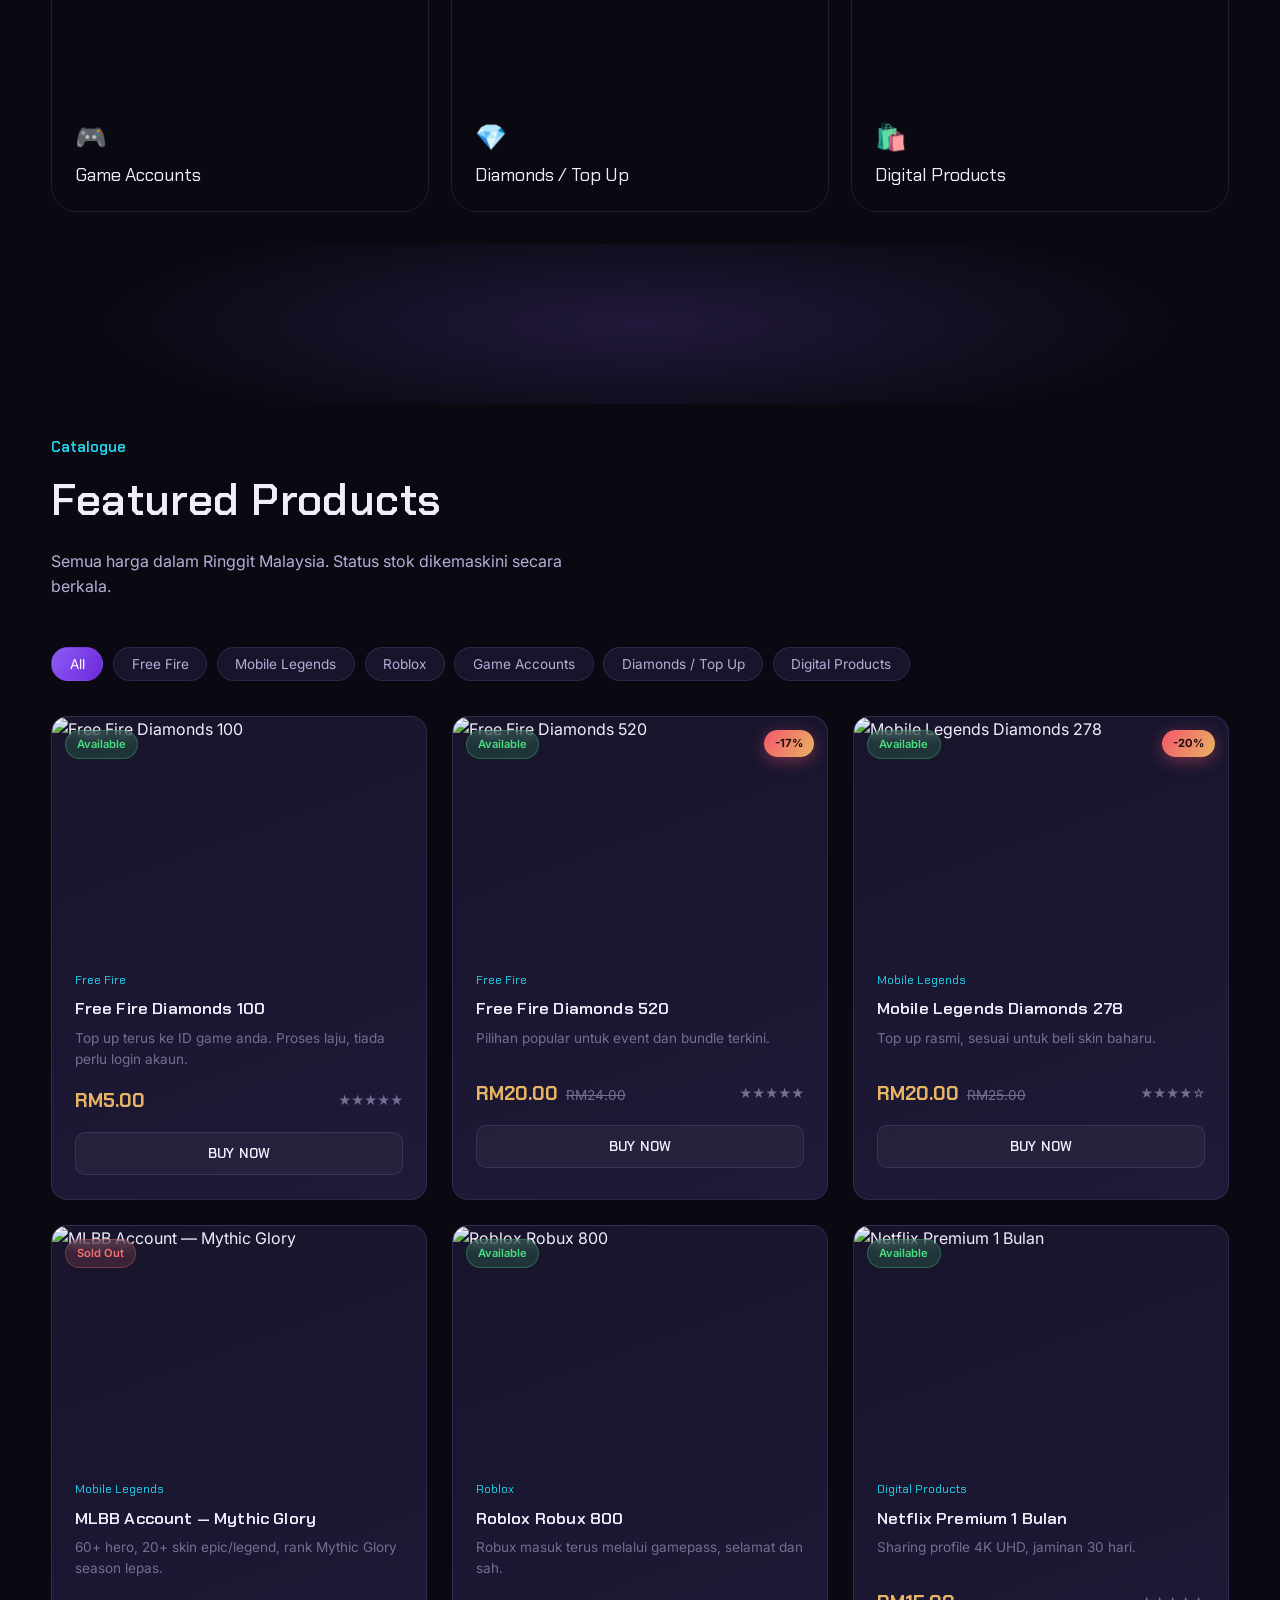
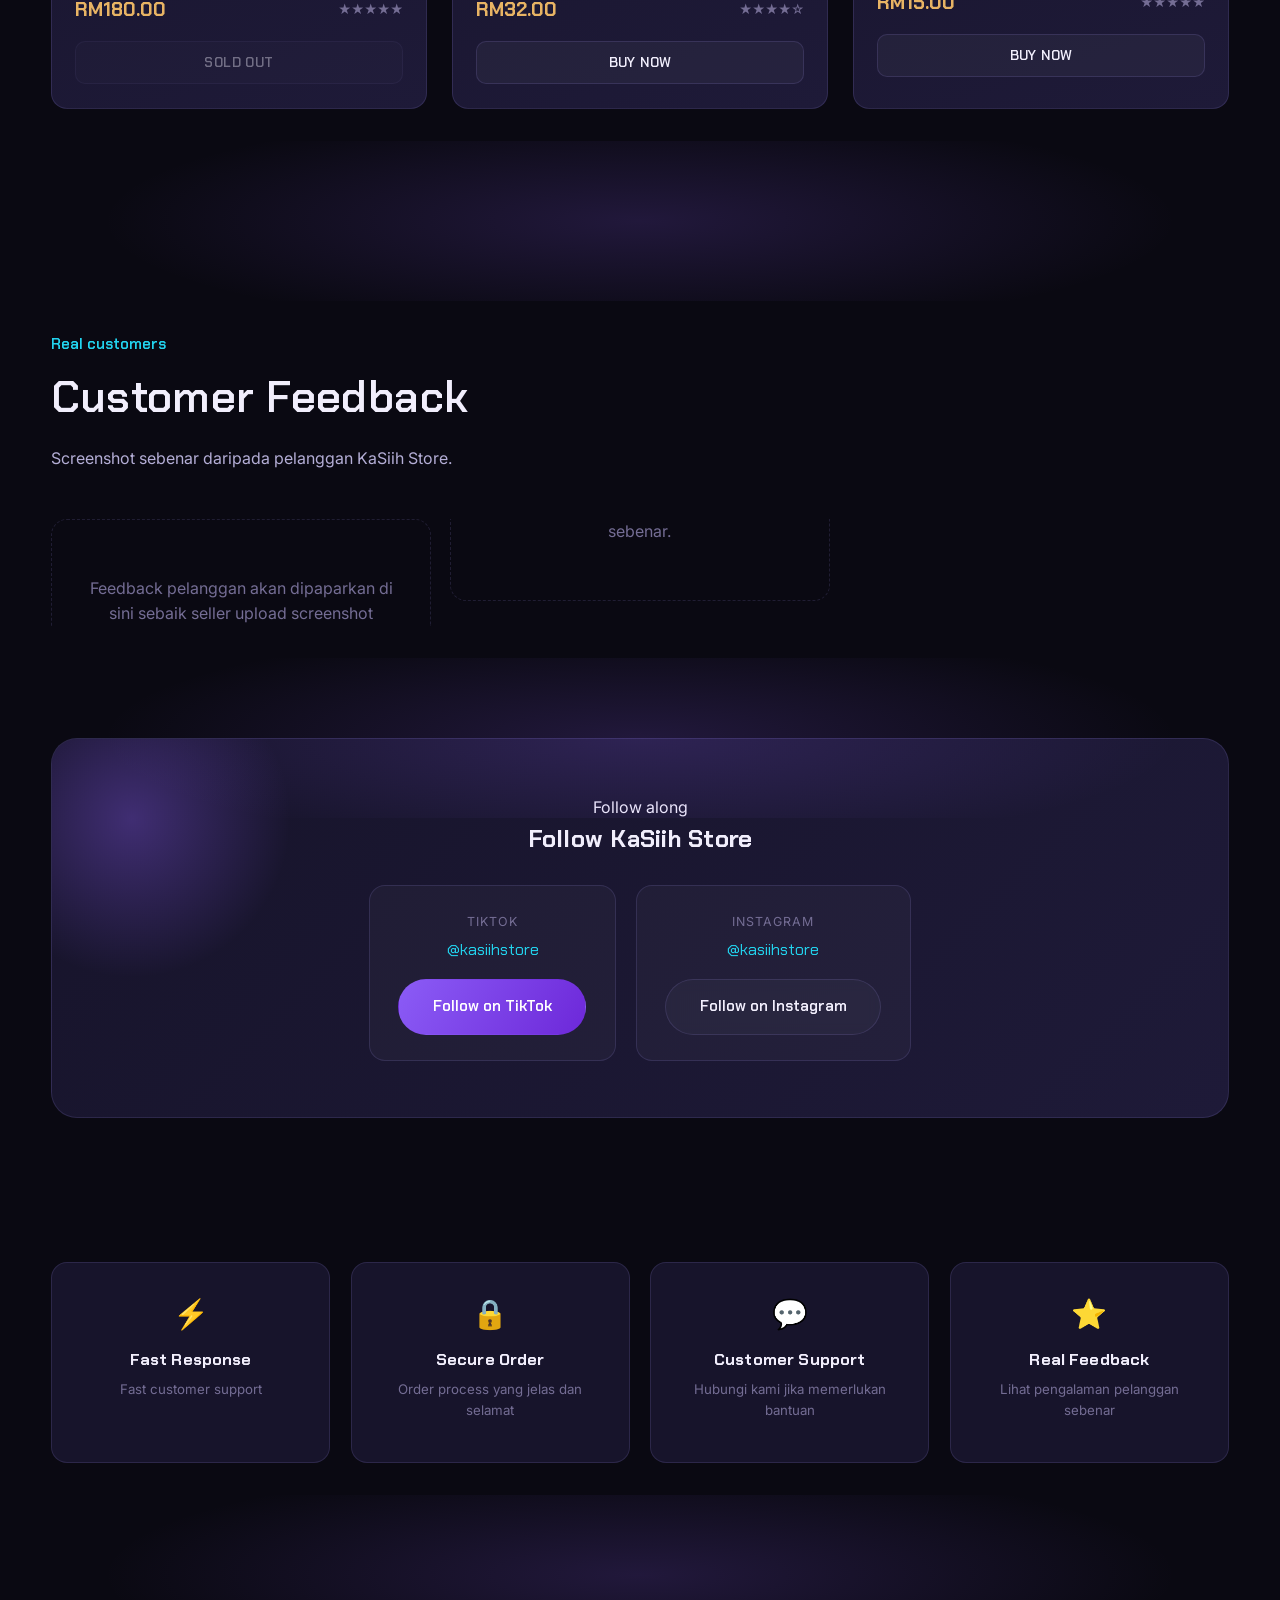
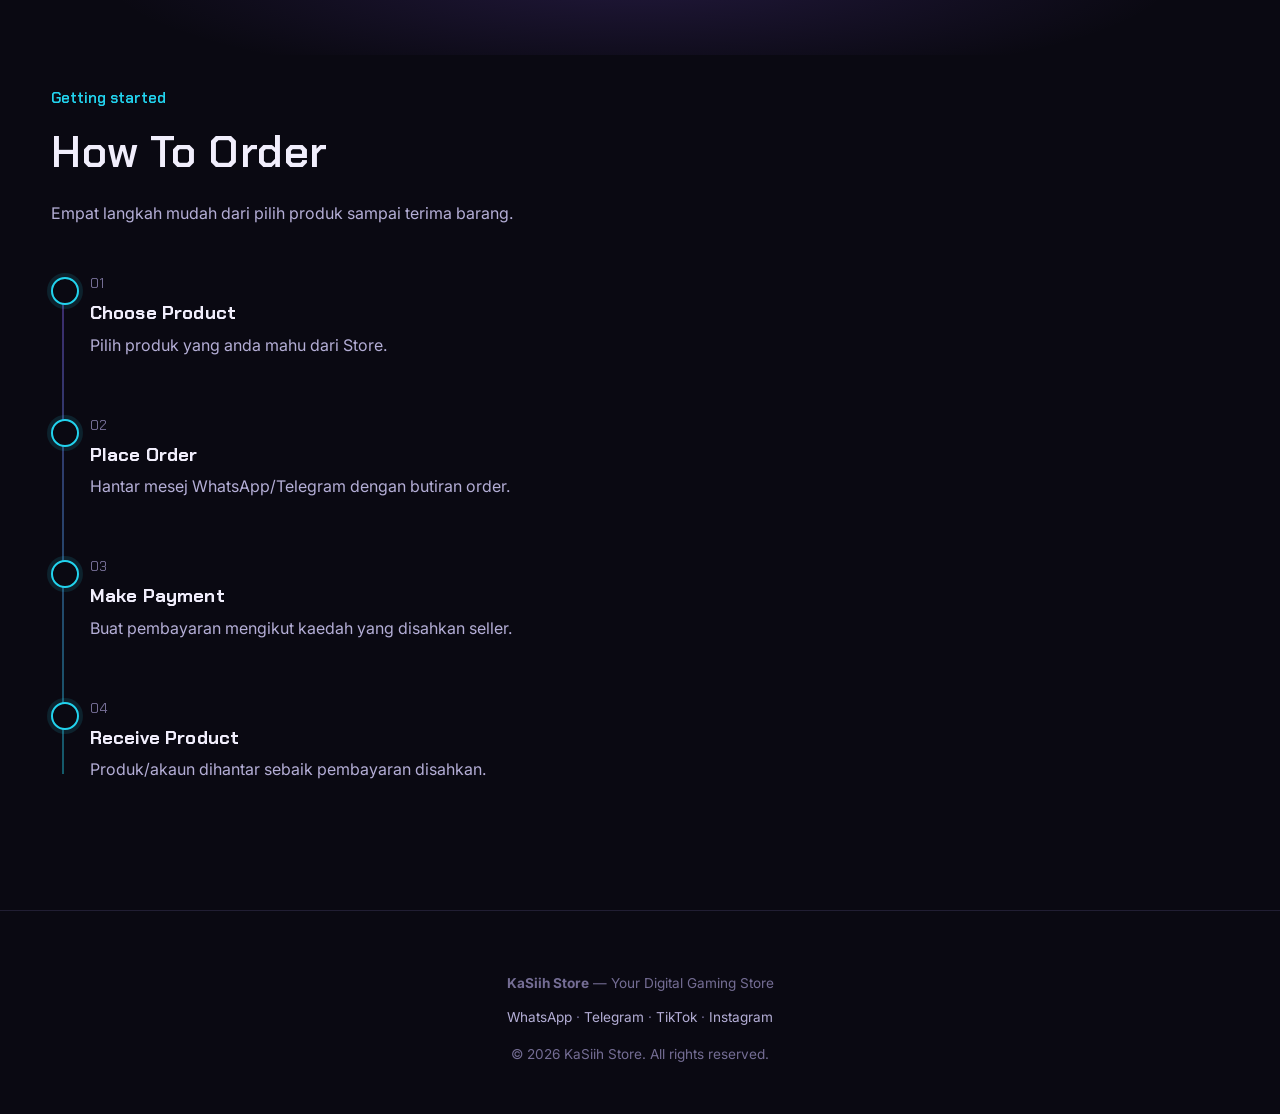
==== commit 6b3c7a98: "Add files via upload" ====
--- a/index.html
+++ b/index.html
@@ -113,14 +113,24 @@
 
 <div class="seam"></div>
 
-<!-- ============================= TIKTOK ============================= -->
+<!-- ============================= SOCIAL ============================= -->
 <section id="tiktok" class="section" style="padding-top:0">
   <div class="container">
     <div class="tiktok-panel reveal-up">
       <div class="kicker">Follow along</div>
       <h2>Follow KaSiih Store</h2>
-      <div class="tiktok-handle" id="tiktok-handle">@username</div>
-      <a href="#" id="tiktok-follow" target="_blank" rel="noopener" class="btn btn-primary magnetic-btn">Follow on TikTok</a>
+      <div class="social-row" style="margin-top:1.8rem">
+        <div class="social-card">
+          <div class="social-platform">TikTok</div>
+          <div class="social-handle-sm" id="tiktok-handle">@username</div>
+          <a href="#" id="tiktok-follow" target="_blank" rel="noopener" class="btn btn-primary magnetic-btn">Follow on TikTok</a>
+        </div>
+        <div class="social-card">
+          <div class="social-platform">Instagram</div>
+          <div class="social-handle-sm" id="instagram-handle">@username</div>
+          <a href="#" id="instagram-follow" target="_blank" rel="noopener" class="btn btn-ghost magnetic-btn">Follow on Instagram</a>
+        </div>
+      </div>
     </div>
   </div>
 </section>
@@ -153,7 +163,8 @@
     <p style="margin-top:0.6rem">
       <a href="#" data-whatsapp-link target="_blank" rel="noopener">WhatsApp</a> ·
       <a href="#" data-telegram-link target="_blank" rel="noopener">Telegram</a> ·
-      <a href="#" id="tiktok-follow-2" target="_blank" rel="noopener">TikTok</a>
+      <a href="#" id="tiktok-follow-2" target="_blank" rel="noopener">TikTok</a> ·
+      <a href="#" id="instagram-follow-2" target="_blank" rel="noopener">Instagram</a>
     </p>
     <p style="margin-top:1rem">© <span id="year"></span> KaSiih Store. All rights reserved.</p>
   </div>
@@ -169,7 +180,10 @@
       <h3 class="m-name" style="margin-top:0.4rem"></h3>
       <p class="m-desc" style="color:var(--ink-faint);margin-top:0.6rem"></p>
       <div class="product-foot">
-        <span class="product-price m-price"></span>
+        <span class="price-block">
+          <span class="product-price m-price"></span>
+          <span class="m-price-original"></span>
+        </span>
         <span class="product-rating m-rating"></span>
       </div>
       <button class="buy-btn m-buy"></button>
@@ -201,6 +215,11 @@
 <!-- ============================= TOAST ============================= -->
 <div class="toast" id="toast"><span class="dot"></span><span class="msg"></span></div>
 
+<!-- Firebase (compat build — works with plain <script> tags, no build step) -->
+<script src="https://www.gstatic.com/firebasejs/10.7.1/firebase-app-compat.js"></script>
+<script src="https://www.gstatic.com/firebasejs/10.7.1/firebase-auth-compat.js"></script>
+<script src="https://www.gstatic.com/firebasejs/10.7.1/firebase-firestore-compat.js"></script>
+<script src="firebase-config.js"></script>
 <script src="config.js"></script>
 <script src="app.js"></script>
 </body>
--- a/style.css
+++ b/style.css
@@ -359,8 +359,33 @@
   pointer-events: none;
 }
 
-.hero-glow.g1 { width: 480px; height: 480px; background: var(--violet); top: -140px; left: -100px; }
-.hero-glow.g2 { width: 420px; height: 420px; background: var(--cyan); bottom: -160px; right: -100px; opacity: 0.35; }
+.hero-glow.g1 { width: 480px; height: 480px; background: var(--violet); top: -140px; left: -100px; transition: transform 0.1s linear; animation: driftA 14s ease-in-out infinite; }
+.hero-glow.g2 { width: 420px; height: 420px; background: var(--cyan); bottom: -160px; right: -100px; opacity: 0.35; transition: transform 0.1s linear; animation: driftB 18s ease-in-out infinite; }
+
+@keyframes driftA {
+  0%, 100% { margin-left: 0; margin-top: 0; }
+  50% { margin-left: 40px; margin-top: 30px; }
+}
+
+@keyframes driftB {
+  0%, 100% { margin-left: 0; margin-top: 0; }
+  50% { margin-left: -50px; margin-top: -20px; }
+}
+
+.cursor-glow {
+  position: absolute;
+  top: 0; left: 0;
+  width: 460px; height: 460px;
+  margin-left: -230px;
+  margin-top: -230px;
+  border-radius: 50%;
+  background: radial-gradient(circle, rgba(139,92,246,0.16), rgba(34,211,238,0.06) 45%, transparent 70%);
+  pointer-events: none;
+  z-index: 1;
+  will-change: transform;
+}
+
+.hero-content { will-change: transform, opacity; }
 
 .hero-content {
   position: relative;
@@ -454,9 +479,14 @@
   border-radius: 999px;
   border: 1px solid transparent;
   transition: transform 0.3s var(--ease), box-shadow 0.3s var(--ease);
+  will-change: transform;
+}
+
+/* Only hero buttons start hidden and animate in on load — everywhere
+   else a .btn should be visible immediately. */
+.hero-actions .btn {
   opacity: 0;
   transform: translateY(18px);
-  will-change: transform;
 }
 
 .hero-actions .btn.reveal { animation: fadeUp 0.7s var(--ease) forwards; }
@@ -672,6 +702,30 @@
 .badge.available { background: rgba(74, 222, 128, 0.16); color: var(--ok); border: 1px solid rgba(74,222,128,0.3); }
 .badge.sold { background: rgba(248, 113, 113, 0.16); color: var(--danger); border: 1px solid rgba(248,113,113,0.3); }
 
+.badge.promo-badge {
+  left: auto;
+  right: 0.8rem;
+  background: linear-gradient(120deg, #f5576c, var(--brass));
+  color: #1a0d0d;
+  font-weight: 700;
+  border: none;
+  box-shadow: 0 4px 16px rgba(245, 87, 108, 0.4);
+  animation: promoPulse 2.2s ease-in-out infinite;
+}
+
+@keyframes promoPulse {
+  0%, 100% { transform: scale(1); }
+  50% { transform: scale(1.06); }
+}
+
+.price-block { display: flex; align-items: baseline; gap: 0.5rem; flex-wrap: wrap; }
+.product-price-original {
+  font-family: var(--font-body);
+  font-size: 0.85rem;
+  color: var(--ink-faint);
+  text-decoration: line-through;
+}
+
 .product-body { padding: 1.3rem 1.4rem 1.5rem; }
 .product-cat { font-size: 0.75rem; color: var(--cyan); font-family: var(--font-display); }
 .product-name { font-size: 1.05rem; margin-top: 0.35rem; font-weight: 600; }
@@ -747,6 +801,14 @@
 .modal-overlay.open .modal-box { transform: scale(1); opacity: 1; }
 
 .modal-img { width: 100%; aspect-ratio: 16/9; object-fit: cover; }
+.m-price-original {
+  font-family: var(--font-body);
+  font-size: 0.95rem;
+  color: var(--ink-faint);
+  text-decoration: line-through;
+  margin-left: 0.6rem;
+  display: none;
+}
 .modal-content { padding: 1.8rem 2rem 2rem; }
 .modal-close {
   position: absolute;
@@ -962,6 +1024,26 @@
 
 .magnetic-btn { display: inline-block; }
 
+.social-row {
+  display: flex;
+  gap: 1.2rem;
+  justify-content: center;
+  flex-wrap: wrap;
+}
+
+.social-card {
+  background: rgba(255,255,255,0.03);
+  border: 1px solid var(--line);
+  border-radius: var(--radius-m);
+  padding: 1.6rem 1.8rem;
+  min-width: 220px;
+  transition: transform 0.35s var(--ease), border-color 0.35s;
+}
+
+.social-card:hover { transform: translateY(-5px); border-color: var(--cyan); }
+.social-platform { font-size: 0.78rem; color: var(--ink-faint); letter-spacing: 0.08em; text-transform: uppercase; }
+.social-handle-sm { font-family: var(--font-display); color: var(--cyan); margin: 0.4rem 0 1rem; }
+
 .trust-grid {
   display: grid;
   grid-template-columns: repeat(4, 1fr);
